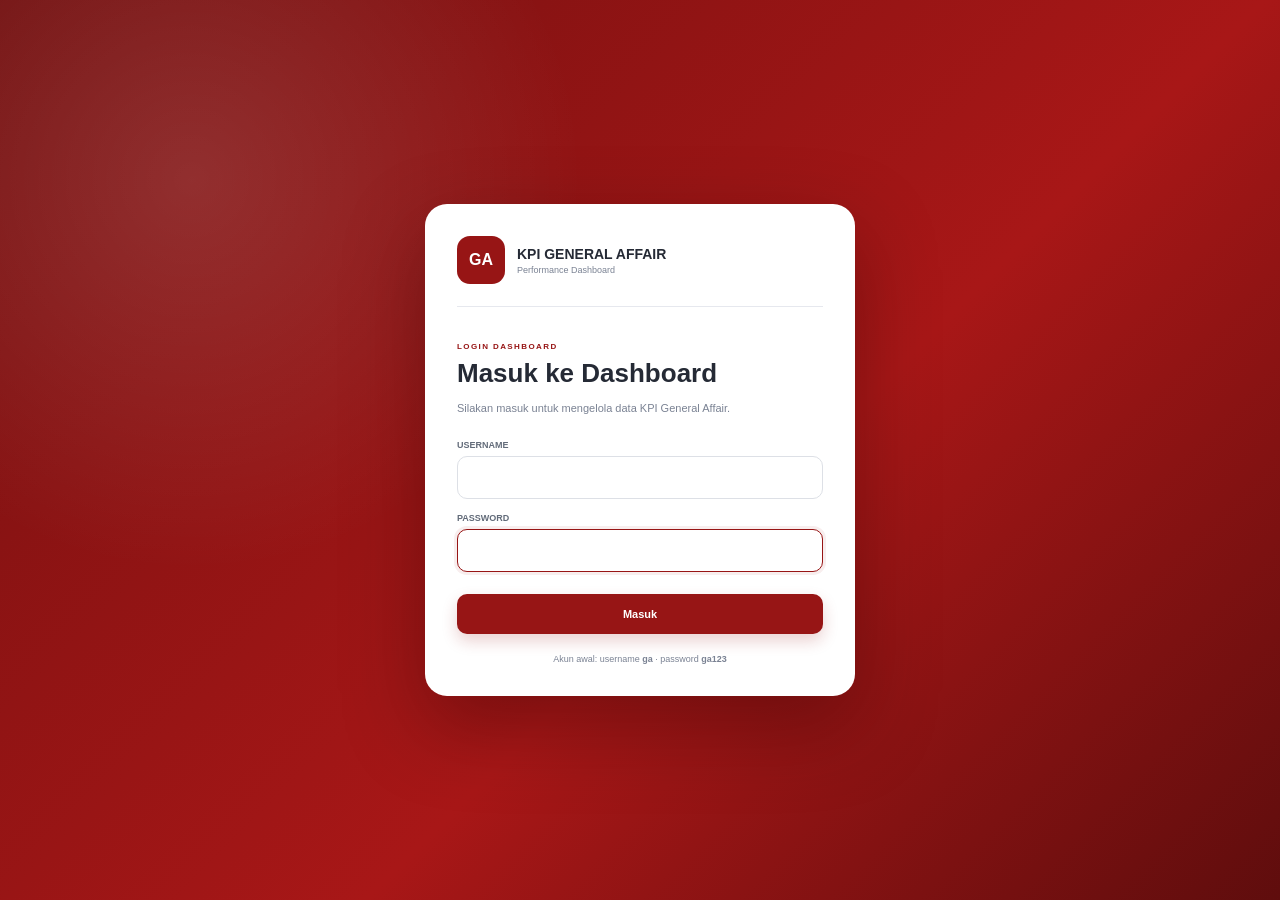
==== index.html @ 54a480c8 "Add files via upload" ====
<!doctype html>
<html lang="id">
<head>
  <meta charset="UTF-8">
  <meta name="viewport" content="width=device-width, initial-scale=1.0">
  <meta name="theme-color" content="#8f1212">
  <title>KPI General Affair</title>
  <link rel="stylesheet" href="styles.css?v=20260701-login">
</head>
<body>
  <section class="login-screen" id="loginScreen">
    <div class="login-card">
      <div class="login-brand"><span>GA</span><div><strong>KPI GENERAL AFFAIR</strong><small>Performance Dashboard</small></div></div>
      <div class="login-copy"><small>LOGIN DASHBOARD</small><h1>Masuk ke Dashboard</h1><p>Silakan masuk untuk mengelola data KPI General Affair.</p></div>
      <form id="loginForm">
        <p class="login-error" id="loginError" hidden>Username atau password tidak sesuai.</p>
        <label>Username<input id="loginUsername" name="username" autocomplete="username" required></label>
        <label>Password<input id="loginPassword" name="password" type="password" autocomplete="current-password" required></label>
        <button class="btn primary login-submit" type="submit">Masuk</button>
      </form>
      <p class="login-help">Akun awal: username <strong>ga</strong> · password <strong>ga123</strong></p>
    </div>
  </section>

  <div class="app is-locked" id="app">
    <aside class="sidebar" id="sidebar">
      <div class="brand"><span class="brand-icon">GA</span><div><strong>KPI GENERAL AFFAIR</strong><small>Performance Dashboard</small></div></div>
      <nav id="navigation">
        <button class="nav-item active" data-page="dashboard"><span>▦</span> Dashboard</button>
        <p>INPUT KPI</p>
        <button class="nav-item" data-page="assets"><span>◫</span> Asset Management</button>
        <button class="nav-item" data-page="facilities"><span>⌂</span> Facility Management</button>
        <button class="nav-item" data-page="maintenance"><span>⚙</span> Maintenance</button>
        <button class="nav-item" data-page="legality"><span>▤</span> Legalitas</button>
        <button class="nav-item" data-page="budgets"><span>Rp</span> Budget Control</button>
        <button class="nav-item" data-page="audits"><span>✓</span> Audit 5S</button>
        <p>LAINNYA</p>
        <button class="nav-item" data-page="trend"><span>↗</span> Tren Bulanan</button>
        <button class="nav-item" id="backupButton"><span>⇩</span> Backup Data</button>
        <button class="nav-item" id="restoreButton"><span>⇧</span> Pulihkan Backup</button>
      </nav>
      <div class="save-state" id="saveState"><i></i><span id="saveStateText">Data tersimpan otomatis</span></div>
    </aside>

    <main>
      <header class="topbar">
        <button class="menu-btn" id="menuButton" aria-label="Buka menu">☰</button>
        <div class="period-fields">
          <label>Nama SPPG<select id="sppgInput" aria-label="Nama SPPG"></select></label>
          <label>Periode<input id="periodInput" type="month"></label>
        </div>
        <div class="user"><span>GA</span><div><strong>General Affair</strong><small>Pengelola KPI</small></div><button class="logout-btn" id="logoutButton" type="button">Logout</button></div>
      </header>

      <section id="content"></section>
    </main>
  </div>
  <div class="backdrop" id="backdrop"></div>
  <input type="file" id="restoreInput" accept="application/json,.json" hidden>

  <dialog id="entryDialog">
    <form id="entryForm">
      <div class="dialog-head"><div><small>INPUT DATA</small><h2 id="dialogTitle">Tambah Data</h2></div><button type="button" id="closeDialog" aria-label="Tutup">×</button></div>
      <div class="form-grid" id="formFields"></div>
      <div class="dialog-actions"><button type="button" class="btn secondary" id="cancelDialog">Batal</button><button type="submit" class="btn primary">Simpan Data</button></div>
    </form>
  </dialog>

  <script src="cloud-config.js"></script>
  <script src="cloud-store.js"></script>
  <script src="script.js?v=20260701-login"></script>
</body>
</html>
---- styles.css ----
:root{--brand:#971515;--brand-dark:#711010;--teal:#0c7774;--ink:#252a35;--muted:#7a8293;--line:#e6e8ee;--bg:#f4f5f8;--green:#18864b;--yellow:#d99511;--red:#d33b42;--white:#fff;--shadow:0 10px 30px rgba(28,32,45,.08)}
*{box-sizing:border-box}body{margin:0;background:var(--bg);font-family:Inter,Segoe UI,Arial,sans-serif;color:var(--ink)}button,input,select,textarea{font:inherit}.app{display:grid;grid-template-columns:255px minmax(0,1fr);min-height:100vh}.sidebar{background:linear-gradient(180deg,var(--brand),var(--brand-dark));color:#fff;padding:22px 14px;position:sticky;top:0;height:100vh;display:flex;flex-direction:column;z-index:20}.brand{display:flex;align-items:center;gap:12px;padding:3px 8px 26px;border-bottom:1px solid rgba(255,255,255,.13)}.brand-icon{width:43px;height:43px;border-radius:12px;background:#fff;color:var(--brand);display:grid;place-items:center;font-weight:900}.brand strong{display:block;font-size:13px;letter-spacing:.5px}.brand small{font-size:10px;opacity:.65}.sidebar nav{padding-top:15px}.sidebar nav p{font-size:9px;font-weight:800;letter-spacing:1.5px;opacity:.45;padding:10px 13px 3px}.nav-item{border:0;background:transparent;color:rgba(255,255,255,.74);width:100%;height:43px;border-radius:10px;display:flex;align-items:center;gap:12px;padding:0 13px;margin:2px 0;cursor:pointer;text-align:left;font-size:12px;font-weight:600}.nav-item span{width:22px;text-align:center;font-weight:800}.nav-item:hover,.nav-item.active{background:rgba(255,255,255,.14);color:#fff}.nav-item.active{box-shadow:inset 3px 0 #fff}.save-state{margin-top:auto;border-top:1px solid rgba(255,255,255,.12);padding:18px 10px 0;font-size:10px;opacity:.7;display:flex;align-items:center;gap:8px}.save-state i{width:7px;height:7px;border-radius:50%;background:#56df93;box-shadow:0 0 0 4px rgba(86,223,147,.13)}main{min-width:0}.topbar{height:90px;background:#fff;border-bottom:1px solid var(--line);display:flex;align-items:center;padding:0 30px;gap:20px}.menu-btn{display:none;border:0;background:#f3f4f7;border-radius:10px;width:40px;height:40px}.period-fields{display:flex;gap:15px}.period-fields label{font-size:9px;font-weight:800;text-transform:uppercase;color:var(--muted)}.period-fields input{display:block;margin-top:4px;border:1px solid var(--line);border-radius:9px;height:36px;padding:0 11px;color:var(--ink);min-width:180px;outline:none}.period-fields input:focus{border-color:var(--brand)}.user{margin-left:auto;display:flex;align-items:center;gap:10px}.user>span{width:40px;height:40px;border-radius:12px;background:#f6dddd;color:var(--brand);display:grid;place-items:center;font-weight:900}.user strong,.user small{display:block;font-size:11px}.user small{font-size:9px;color:var(--muted);margin-top:2px}#content{padding:28px 30px 50px}.page-head{display:flex;align-items:flex-end;justify-content:space-between;gap:15px;margin-bottom:22px}.page-head small{font-size:9px;color:var(--brand);font-weight:900;letter-spacing:1.4px}.page-head h1{margin:4px 0 0;font-size:26px}.page-head p{color:var(--muted);font-size:12px;margin:7px 0 0}.btn{border:0;border-radius:10px;height:40px;padding:0 17px;font-weight:700;font-size:11px;cursor:pointer}.btn.primary{background:var(--brand);color:#fff;box-shadow:0 7px 16px rgba(151,21,21,.2)}.btn.secondary{background:#eef0f4;color:#555f70}.summary-grid{display:grid;grid-template-columns:repeat(4,1fr);gap:15px;margin-bottom:18px}.summary-card{background:#fff;border-radius:15px;padding:18px;box-shadow:var(--shadow);border:1px solid #eceef3}.summary-card small{font-size:9px;color:var(--muted);font-weight:800;text-transform:uppercase}.summary-card strong{display:block;font-size:25px;margin-top:6px}.summary-card .hint{font-size:9px;margin-top:5px;color:var(--muted)}.summary-card.accent{background:linear-gradient(135deg,var(--brand),#b72a2a);color:#fff;border:0}.summary-card.accent small,.summary-card.accent .hint{color:rgba(255,255,255,.72)}.dashboard-grid{display:grid;grid-template-columns:minmax(0,1.6fr) minmax(290px,.8fr);gap:18px}.panel{background:#fff;border:1px solid #ebecef;border-radius:15px;box-shadow:var(--shadow);padding:19px}.panel-title{display:flex;align-items:center;justify-content:space-between;margin-bottom:17px}.panel-title h2{font-size:14px;margin:0}.panel-title small{font-size:9px;color:var(--muted)}.kpi-table{width:100%;border-collapse:collapse}.kpi-table th{text-align:left;font-size:9px;text-transform:uppercase;color:var(--muted);padding:9px 8px;border-bottom:1px solid var(--line)}.kpi-table td{font-size:11px;padding:10px 8px;border-bottom:1px solid #eff0f3}.kpi-table td:nth-child(n+2){text-align:right}.status{display:inline-block;border-radius:20px;padding:4px 8px;font-size:8px;font-weight:800;text-transform:uppercase}.status.green{background:#dcf5e7;color:var(--green)}.status.yellow{background:#fff1cc;color:var(--yellow)}.status.red{background:#fde0e2;color:var(--red)}.score-visual{display:grid;place-items:center;padding:12px}.donut{width:190px;height:190px;border-radius:50%;background:conic-gradient(var(--green) 0 50%,var(--yellow) 50% 75%,var(--red) 75% 100%);display:grid;place-items:center;position:relative}.donut:after{content:"";width:120px;height:120px;background:#fff;border-radius:50%;position:absolute}.donut-label{z-index:1;text-align:center}.donut-label strong{font-size:28px;display:block}.donut-label small{font-size:9px;color:var(--muted)}.legend{display:flex;gap:15px;font-size:9px;margin-top:15px}.legend i{display:inline-block;width:8px;height:8px;border-radius:50%;margin-right:4px}.quick-grid{display:grid;grid-template-columns:repeat(2,1fr);gap:10px;margin-top:18px}.quick-item{padding:13px;background:#f7f8fa;border-radius:11px}.quick-item small{font-size:8px;color:var(--muted);text-transform:uppercase}.quick-item strong{display:block;font-size:14px;margin-top:4px}.data-panel{background:#fff;border:1px solid #e9ebef;border-radius:15px;box-shadow:var(--shadow);overflow:hidden}.table-scroll{overflow:auto}.data-table{width:100%;border-collapse:collapse;min-width:760px}.data-table th{background:#f7f8fa;color:#6b7381;text-transform:uppercase;font-size:9px;letter-spacing:.4px;text-align:left;padding:12px 14px;border-bottom:1px solid var(--line)}.data-table td{font-size:11px;padding:12px 14px;border-bottom:1px solid #eff0f3}.data-table tr:hover td{background:#fcfcfd}.row-actions{display:flex;gap:5px}.icon-btn{border:0;border-radius:7px;padding:6px 9px;font-size:9px;cursor:pointer}.icon-btn.edit{color:#176c69;background:#e0f3f2}.icon-btn.delete{color:#b62e35;background:#fde5e6}.empty{text-align:center;padding:55px 20px;color:var(--muted);font-size:12px}.module-stats{display:flex;gap:10px;margin-bottom:15px;flex-wrap:wrap}.module-stat{background:#fff;border:1px solid var(--line);padding:11px 15px;border-radius:11px}.module-stat small{display:block;font-size:8px;color:var(--muted);text-transform:uppercase}.module-stat strong{font-size:15px}.trend-bars{height:280px;display:flex;align-items:flex-end;gap:12px;padding:20px 5px 0;border-bottom:1px solid var(--line)}.trend-month{flex:1;height:100%;display:flex;align-items:flex-end;justify-content:center;gap:2px;position:relative;padding-bottom:22px}.trend-month i{width:8px;min-height:2px;border-radius:4px 4px 0 0}.trend-month span{position:absolute;bottom:3px;font-size:8px;color:var(--muted)}dialog{border:0;border-radius:17px;width:min(680px,calc(100% - 28px));padding:0;box-shadow:0 25px 80px rgba(22,22,28,.3)}dialog::backdrop{background:rgba(20,22,30,.5)}#entryForm{padding:23px}.dialog-head{display:flex;justify-content:space-between;align-items:flex-start;border-bottom:1px solid var(--line);padding-bottom:15px;margin-bottom:18px}.dialog-head small{font-size:8px;color:var(--brand);font-weight:900;letter-spacing:1.3px}.dialog-head h2{margin:3px 0 0;font-size:19px}.dialog-head button{border:0;background:#f0f1f4;width:32px;height:32px;border-radius:9px;font-size:20px;cursor:pointer}.form-grid{display:grid;grid-template-columns:1fr 1fr;gap:15px}.form-field.full{grid-column:1/-1}.form-field label{font-size:9px;font-weight:800;text-transform:uppercase;color:#697181;display:block;margin-bottom:6px}.form-field input,.form-field select,.form-field textarea{width:100%;border:1px solid #dfe2e8;border-radius:9px;padding:10px 11px;font-size:11px;outline:none;background:#fff}.form-field input:focus,.form-field select:focus,.form-field textarea:focus{border-color:var(--brand);box-shadow:0 0 0 3px rgba(151,21,21,.07)}.form-field textarea{min-height:75px;resize:vertical}.dialog-actions{display:flex;justify-content:flex-end;gap:8px;border-top:1px solid var(--line);padding-top:17px;margin-top:20px}.backdrop{display:none}
@media(max-width:1050px){.summary-grid{grid-template-columns:repeat(2,1fr)}.dashboard-grid{grid-template-columns:1fr}.score-panel{display:grid;grid-template-columns:1fr 1fr}.quick-grid{align-content:center}}
@media(max-width:760px){.app{display:block}.sidebar{position:fixed;left:0;transform:translateX(-105%);transition:.25s;width:255px}.sidebar.open{transform:translateX(0)}.backdrop.show{display:block;position:fixed;inset:0;background:rgba(0,0,0,.35);z-index:15}.topbar{padding:0 14px;height:auto;min-height:78px}.menu-btn{display:block}.period-fields{flex:1}.period-fields label{width:50%}.period-fields input{min-width:0;width:100%}.user{display:none}#content{padding:22px 14px}.page-head{align-items:flex-start}.summary-grid{gap:10px}.dashboard-grid{gap:12px}.score-panel{display:block}.form-grid{grid-template-columns:1fr}.form-field.full{grid-column:auto}}
@media(max-width:480px){.period-fields{display:block;padding:8px 0}.period-fields label{width:100%;display:block;margin:3px 0}.period-fields input{height:31px}.summary-grid{grid-template-columns:1fr}.page-head{display:block}.page-head .btn{margin-top:14px}.quick-grid{grid-template-columns:1fr}.score-visual{transform:scale(.9)}}
.login-screen{min-height:100vh;display:grid;place-items:center;padding:24px;background:radial-gradient(circle at 15% 20%,rgba(255,255,255,.12),transparent 30%),linear-gradient(135deg,#731010,#a81717 58%,#5f0d0d)}.login-card{width:min(430px,100%);background:#fff;border-radius:22px;padding:32px;box-shadow:0 30px 80px rgba(35,4,4,.35)}.login-brand{display:flex;align-items:center;gap:12px;padding-bottom:22px;border-bottom:1px solid var(--line)}.login-brand>span{width:48px;height:48px;border-radius:13px;background:var(--brand);color:#fff;display:grid;place-items:center;font-weight:900}.login-brand strong,.login-brand small{display:block}.login-brand strong{font-size:14px}.login-brand small{font-size:9px;color:var(--muted);margin-top:3px}.login-copy{margin:28px 0 22px}.login-copy>small{font-size:8px;color:var(--brand);font-weight:900;letter-spacing:1.4px}.login-copy h1{font-size:26px;margin:5px 0 8px}.login-copy p{font-size:11px;color:var(--muted);line-height:1.6}.login-card form label{display:block;font-size:9px;font-weight:800;text-transform:uppercase;color:#626b79;margin:14px 0}.login-card form input{width:100%;height:43px;border:1px solid #dde0e6;border-radius:10px;padding:0 12px;margin-top:6px;outline:none}.login-card form input:focus{border-color:var(--brand);box-shadow:0 0 0 3px rgba(151,21,21,.07)}.login-submit{width:100%;margin-top:8px}.login-error{background:#fde6e7;color:#b52c33;border-radius:9px;padding:10px;font-size:10px}.login-help{text-align:center;color:var(--muted);font-size:9px;margin:20px 0 0}.form-note{color:var(--muted);font-size:9px}.user-table .role-pill{padding:4px 8px;border-radius:12px;font-size:8px;font-weight:800}.role-pill.admin{background:#f5e0e0;color:var(--brand)}.role-pill.user{background:#e0f1f0;color:var(--teal)}.trend-values{margin-top:24px}.trend-values th,.trend-values td{text-align:center!important;white-space:nowrap}.trend-values th:first-child,.trend-values td:first-child{text-align:left!important;position:sticky;left:0;background:inherit}.trend-value-label{position:absolute;bottom:calc(var(--bar-height) + 24px);font-size:7px;color:#5c6472;transform:rotate(-55deg);transform-origin:left center;white-space:nowrap}.trend-month.has-labels i{position:relative}.period-fields select:disabled{background:#f0f1f4;color:#6e7582;cursor:not-allowed}.admin-only[hidden]{display:none}
@media(max-width:600px){.login-card{padding:24px}.login-copy h1{font-size:22px}.trend-value-label{display:none}}
.period-fields select{display:block;margin-top:4px;border:1px solid var(--line);border-radius:9px;height:36px;padding:0 34px 0 11px;color:var(--ink);min-width:180px;outline:none;background:#fff}.period-fields select:focus{border-color:var(--brand)}
@media(max-width:760px){.period-fields select{min-width:0;width:100%}}
@media(max-width:480px){.period-fields select{height:31px}}
.kpi-table th:nth-child(n+2),.kpi-table td:nth-child(n+2){text-align:center}.kpi-table th:first-child,.kpi-table td:first-child{text-align:left}
.save-state.syncing i{background:#ffd166;box-shadow:0 0 0 4px rgba(255,209,102,.13)}.save-state.cloud-ok i{background:#56df93}.save-state.cloud-error{color:#ffd0d0;opacity:1}.save-state.cloud-error i{background:#ff7680;box-shadow:0 0 0 4px rgba(255,118,128,.15)}
.asset-barcode{display:inline-grid;place-items:center;gap:4px;min-width:78px}.asset-barcode img{width:64px;height:64px;border:1px solid var(--line);border-radius:8px;background:#fff;padding:4px}.asset-barcode small{font-size:8px;color:var(--muted);max-width:90px;overflow:hidden;text-overflow:ellipsis;white-space:nowrap}
.app.is-locked,.login-screen.is-hidden{display:none}.logout-btn{border:0;background:#f3e3e3;color:var(--brand);height:30px;border-radius:9px;padding:0 10px;font-size:10px;font-weight:800;cursor:pointer}.logout-btn:hover{background:#efd0d0}
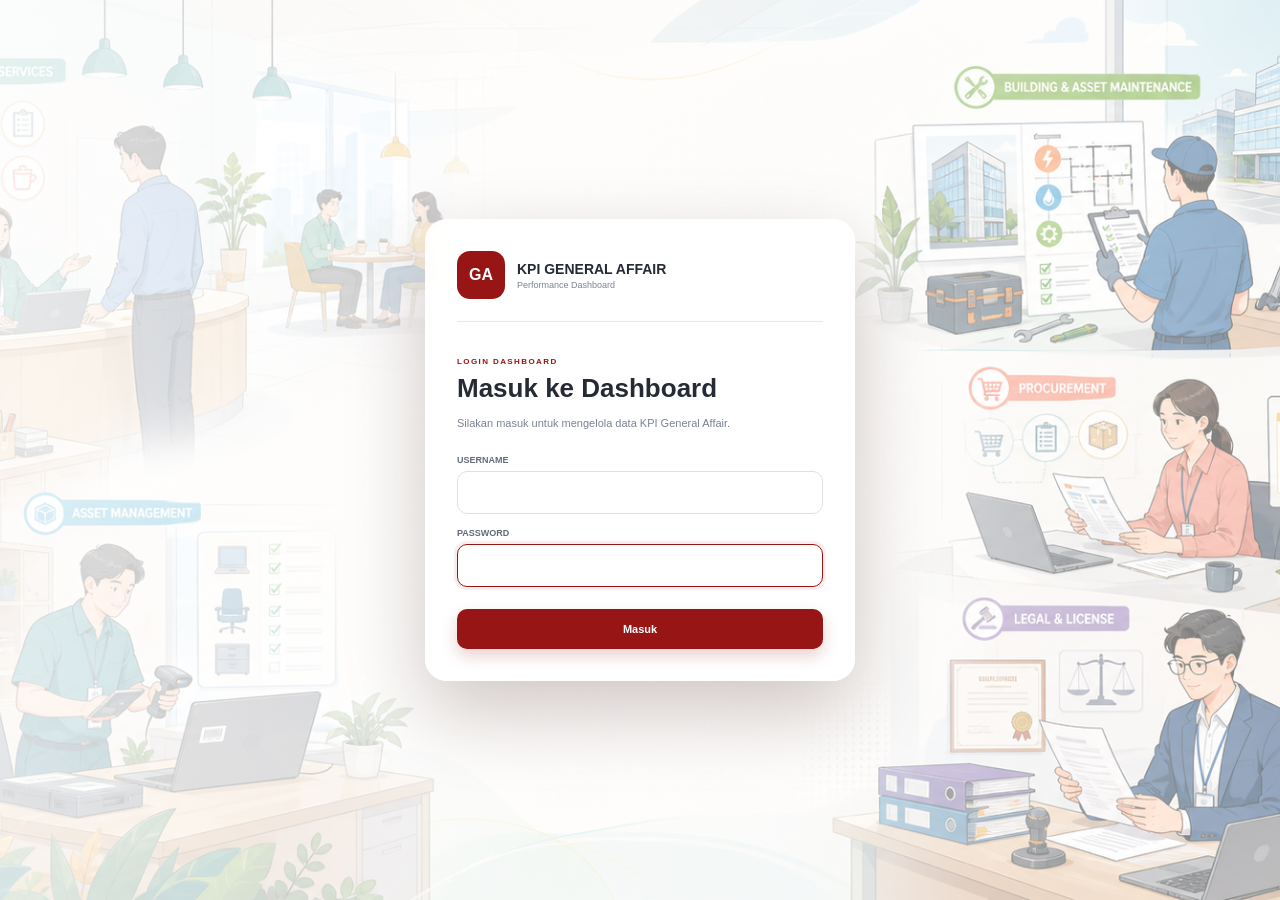
==== commit 09ce6ede: "Add files via upload" ====
--- a/index.html
+++ b/index.html
@@ -5,7 +5,7 @@
   <meta name="viewport" content="width=device-width, initial-scale=1.0">
   <meta name="theme-color" content="#8f1212">
   <title>KPI General Affair</title>
-  <link rel="stylesheet" href="styles.css?v=20260701-login">
+  <link rel="stylesheet" href="styles.css?v=20260701-login-bg">
 </head>
 <body>
   <section class="login-screen" id="loginScreen">
@@ -18,7 +18,6 @@
         <label>Password<input id="loginPassword" name="password" type="password" autocomplete="current-password" required></label>
         <button class="btn primary login-submit" type="submit">Masuk</button>
       </form>
-      <p class="login-help">Akun awal: username <strong>ga</strong> · password <strong>ga123</strong></p>
     </div>
   </section>
 
@@ -68,6 +67,6 @@
 
   <script src="cloud-config.js"></script>
   <script src="cloud-store.js"></script>
-  <script src="script.js?v=20260701-login"></script>
+  <script src="script.js?v=20260701-login-bg"></script>
 </body>
 </html>
--- a/styles.css
+++ b/styles.css
@@ -3,7 +3,7 @@
 @media(max-width:1050px){.summary-grid{grid-template-columns:repeat(2,1fr)}.dashboard-grid{grid-template-columns:1fr}.score-panel{display:grid;grid-template-columns:1fr 1fr}.quick-grid{align-content:center}}
 @media(max-width:760px){.app{display:block}.sidebar{position:fixed;left:0;transform:translateX(-105%);transition:.25s;width:255px}.sidebar.open{transform:translateX(0)}.backdrop.show{display:block;position:fixed;inset:0;background:rgba(0,0,0,.35);z-index:15}.topbar{padding:0 14px;height:auto;min-height:78px}.menu-btn{display:block}.period-fields{flex:1}.period-fields label{width:50%}.period-fields input{min-width:0;width:100%}.user{display:none}#content{padding:22px 14px}.page-head{align-items:flex-start}.summary-grid{gap:10px}.dashboard-grid{gap:12px}.score-panel{display:block}.form-grid{grid-template-columns:1fr}.form-field.full{grid-column:auto}}
 @media(max-width:480px){.period-fields{display:block;padding:8px 0}.period-fields label{width:100%;display:block;margin:3px 0}.period-fields input{height:31px}.summary-grid{grid-template-columns:1fr}.page-head{display:block}.page-head .btn{margin-top:14px}.quick-grid{grid-template-columns:1fr}.score-visual{transform:scale(.9)}}
-.login-screen{min-height:100vh;display:grid;place-items:center;padding:24px;background:radial-gradient(circle at 15% 20%,rgba(255,255,255,.12),transparent 30%),linear-gradient(135deg,#731010,#a81717 58%,#5f0d0d)}.login-card{width:min(430px,100%);background:#fff;border-radius:22px;padding:32px;box-shadow:0 30px 80px rgba(35,4,4,.35)}.login-brand{display:flex;align-items:center;gap:12px;padding-bottom:22px;border-bottom:1px solid var(--line)}.login-brand>span{width:48px;height:48px;border-radius:13px;background:var(--brand);color:#fff;display:grid;place-items:center;font-weight:900}.login-brand strong,.login-brand small{display:block}.login-brand strong{font-size:14px}.login-brand small{font-size:9px;color:var(--muted);margin-top:3px}.login-copy{margin:28px 0 22px}.login-copy>small{font-size:8px;color:var(--brand);font-weight:900;letter-spacing:1.4px}.login-copy h1{font-size:26px;margin:5px 0 8px}.login-copy p{font-size:11px;color:var(--muted);line-height:1.6}.login-card form label{display:block;font-size:9px;font-weight:800;text-transform:uppercase;color:#626b79;margin:14px 0}.login-card form input{width:100%;height:43px;border:1px solid #dde0e6;border-radius:10px;padding:0 12px;margin-top:6px;outline:none}.login-card form input:focus{border-color:var(--brand);box-shadow:0 0 0 3px rgba(151,21,21,.07)}.login-submit{width:100%;margin-top:8px}.login-error{background:#fde6e7;color:#b52c33;border-radius:9px;padding:10px;font-size:10px}.login-help{text-align:center;color:var(--muted);font-size:9px;margin:20px 0 0}.form-note{color:var(--muted);font-size:9px}.user-table .role-pill{padding:4px 8px;border-radius:12px;font-size:8px;font-weight:800}.role-pill.admin{background:#f5e0e0;color:var(--brand)}.role-pill.user{background:#e0f1f0;color:var(--teal)}.trend-values{margin-top:24px}.trend-values th,.trend-values td{text-align:center!important;white-space:nowrap}.trend-values th:first-child,.trend-values td:first-child{text-align:left!important;position:sticky;left:0;background:inherit}.trend-value-label{position:absolute;bottom:calc(var(--bar-height) + 24px);font-size:7px;color:#5c6472;transform:rotate(-55deg);transform-origin:left center;white-space:nowrap}.trend-month.has-labels i{position:relative}.period-fields select:disabled{background:#f0f1f4;color:#6e7582;cursor:not-allowed}.admin-only[hidden]{display:none}
+.login-screen{min-height:100vh;display:grid;place-items:center;padding:24px;background:linear-gradient(90deg,rgba(255,255,255,.84),rgba(255,255,255,.48)),url("login-background.png") center/cover no-repeat}.login-card{width:min(430px,100%);background:rgba(255,255,255,.94);backdrop-filter:blur(8px);border-radius:22px;padding:32px;box-shadow:0 30px 80px rgba(35,4,4,.22)}.login-brand{display:flex;align-items:center;gap:12px;padding-bottom:22px;border-bottom:1px solid var(--line)}.login-brand>span{width:48px;height:48px;border-radius:13px;background:var(--brand);color:#fff;display:grid;place-items:center;font-weight:900}.login-brand strong,.login-brand small{display:block}.login-brand strong{font-size:14px}.login-brand small{font-size:9px;color:var(--muted);margin-top:3px}.login-copy{margin:28px 0 22px}.login-copy>small{font-size:8px;color:var(--brand);font-weight:900;letter-spacing:1.4px}.login-copy h1{font-size:26px;margin:5px 0 8px}.login-copy p{font-size:11px;color:var(--muted);line-height:1.6}.login-card form label{display:block;font-size:9px;font-weight:800;text-transform:uppercase;color:#626b79;margin:14px 0}.login-card form input{width:100%;height:43px;border:1px solid #dde0e6;border-radius:10px;padding:0 12px;margin-top:6px;outline:none}.login-card form input:focus{border-color:var(--brand);box-shadow:0 0 0 3px rgba(151,21,21,.07)}.login-submit{width:100%;margin-top:8px}.login-error{background:#fde6e7;color:#b52c33;border-radius:9px;padding:10px;font-size:10px}.login-help{text-align:center;color:var(--muted);font-size:9px;margin:20px 0 0}.form-note{color:var(--muted);font-size:9px}.user-table .role-pill{padding:4px 8px;border-radius:12px;font-size:8px;font-weight:800}.role-pill.admin{background:#f5e0e0;color:var(--brand)}.role-pill.user{background:#e0f1f0;color:var(--teal)}.trend-values{margin-top:24px}.trend-values th,.trend-values td{text-align:center!important;white-space:nowrap}.trend-values th:first-child,.trend-values td:first-child{text-align:left!important;position:sticky;left:0;background:inherit}.trend-value-label{position:absolute;bottom:calc(var(--bar-height) + 24px);font-size:7px;color:#5c6472;transform:rotate(-55deg);transform-origin:left center;white-space:nowrap}.trend-month.has-labels i{position:relative}.period-fields select:disabled{background:#f0f1f4;color:#6e7582;cursor:not-allowed}.admin-only[hidden]{display:none}
 @media(max-width:600px){.login-card{padding:24px}.login-copy h1{font-size:22px}.trend-value-label{display:none}}
 .period-fields select{display:block;margin-top:4px;border:1px solid var(--line);border-radius:9px;height:36px;padding:0 34px 0 11px;color:var(--ink);min-width:180px;outline:none;background:#fff}.period-fields select:focus{border-color:var(--brand)}
 @media(max-width:760px){.period-fields select{min-width:0;width:100%}}
